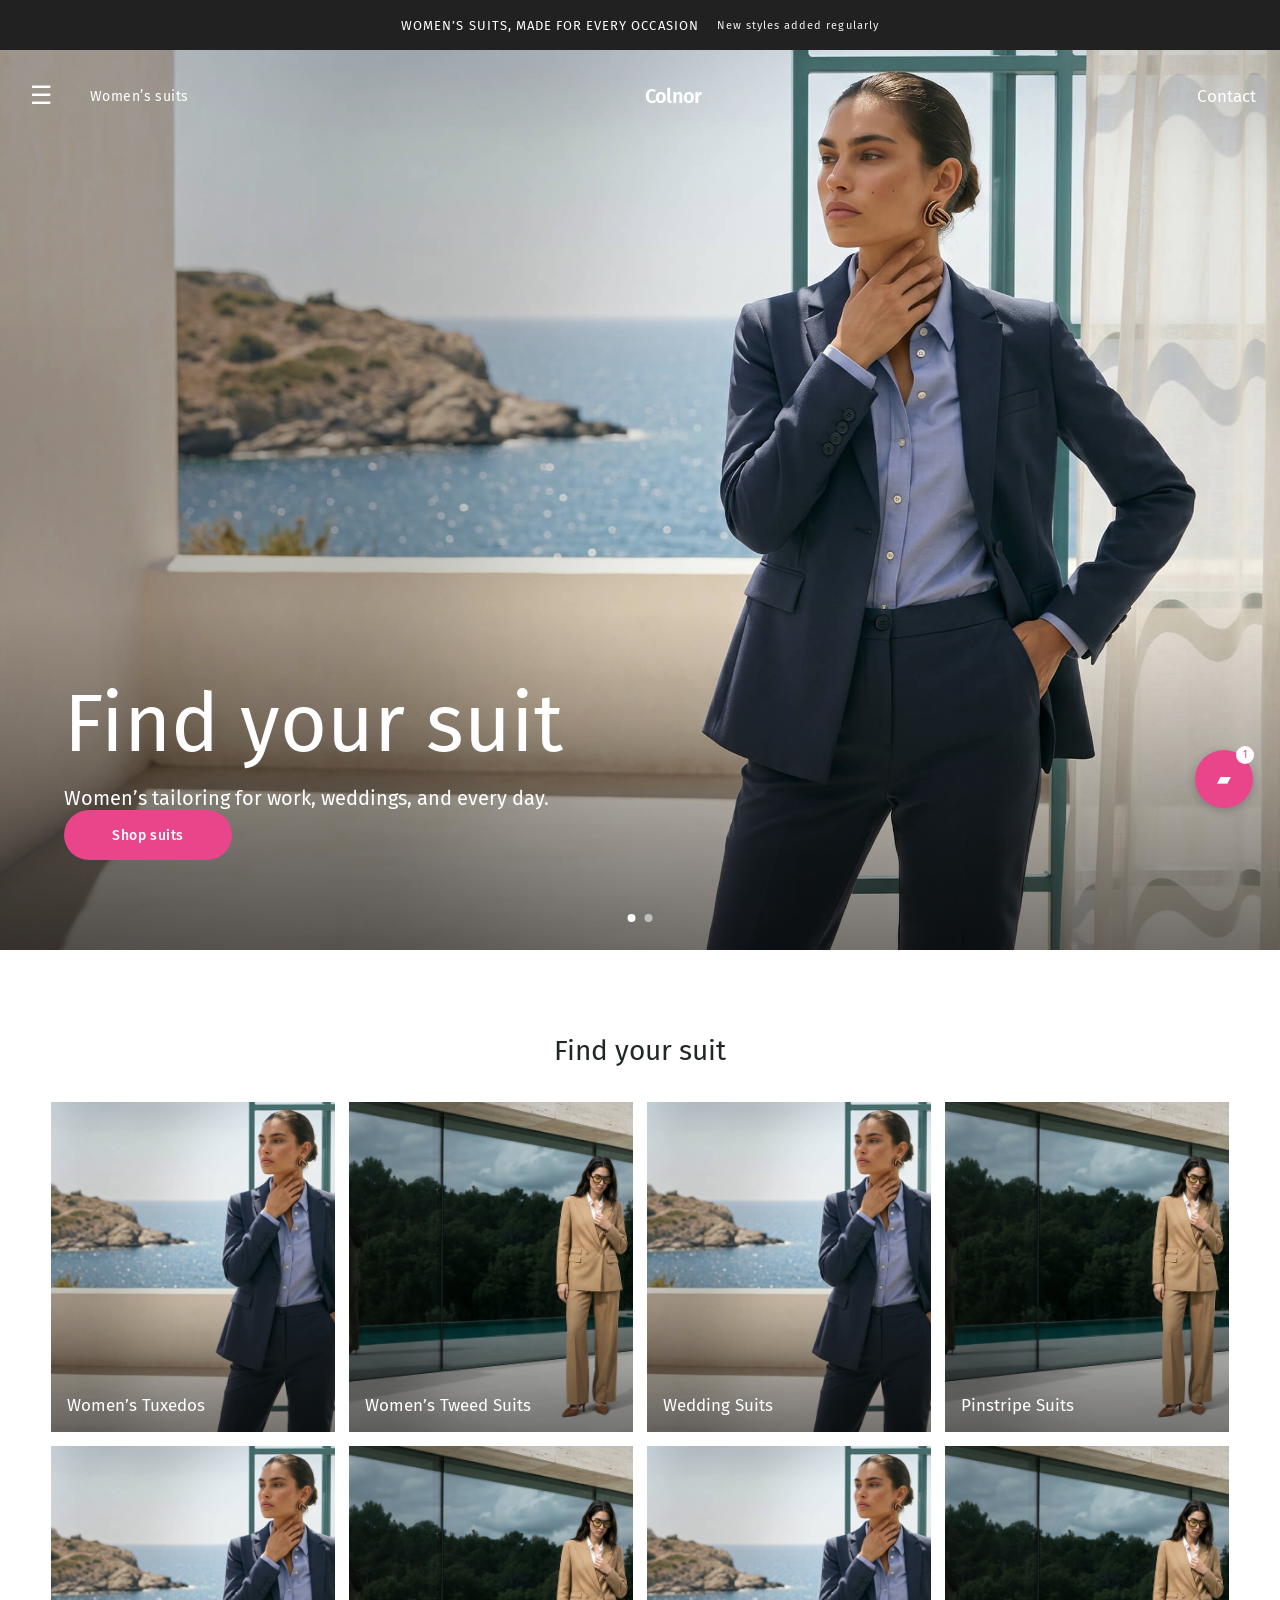
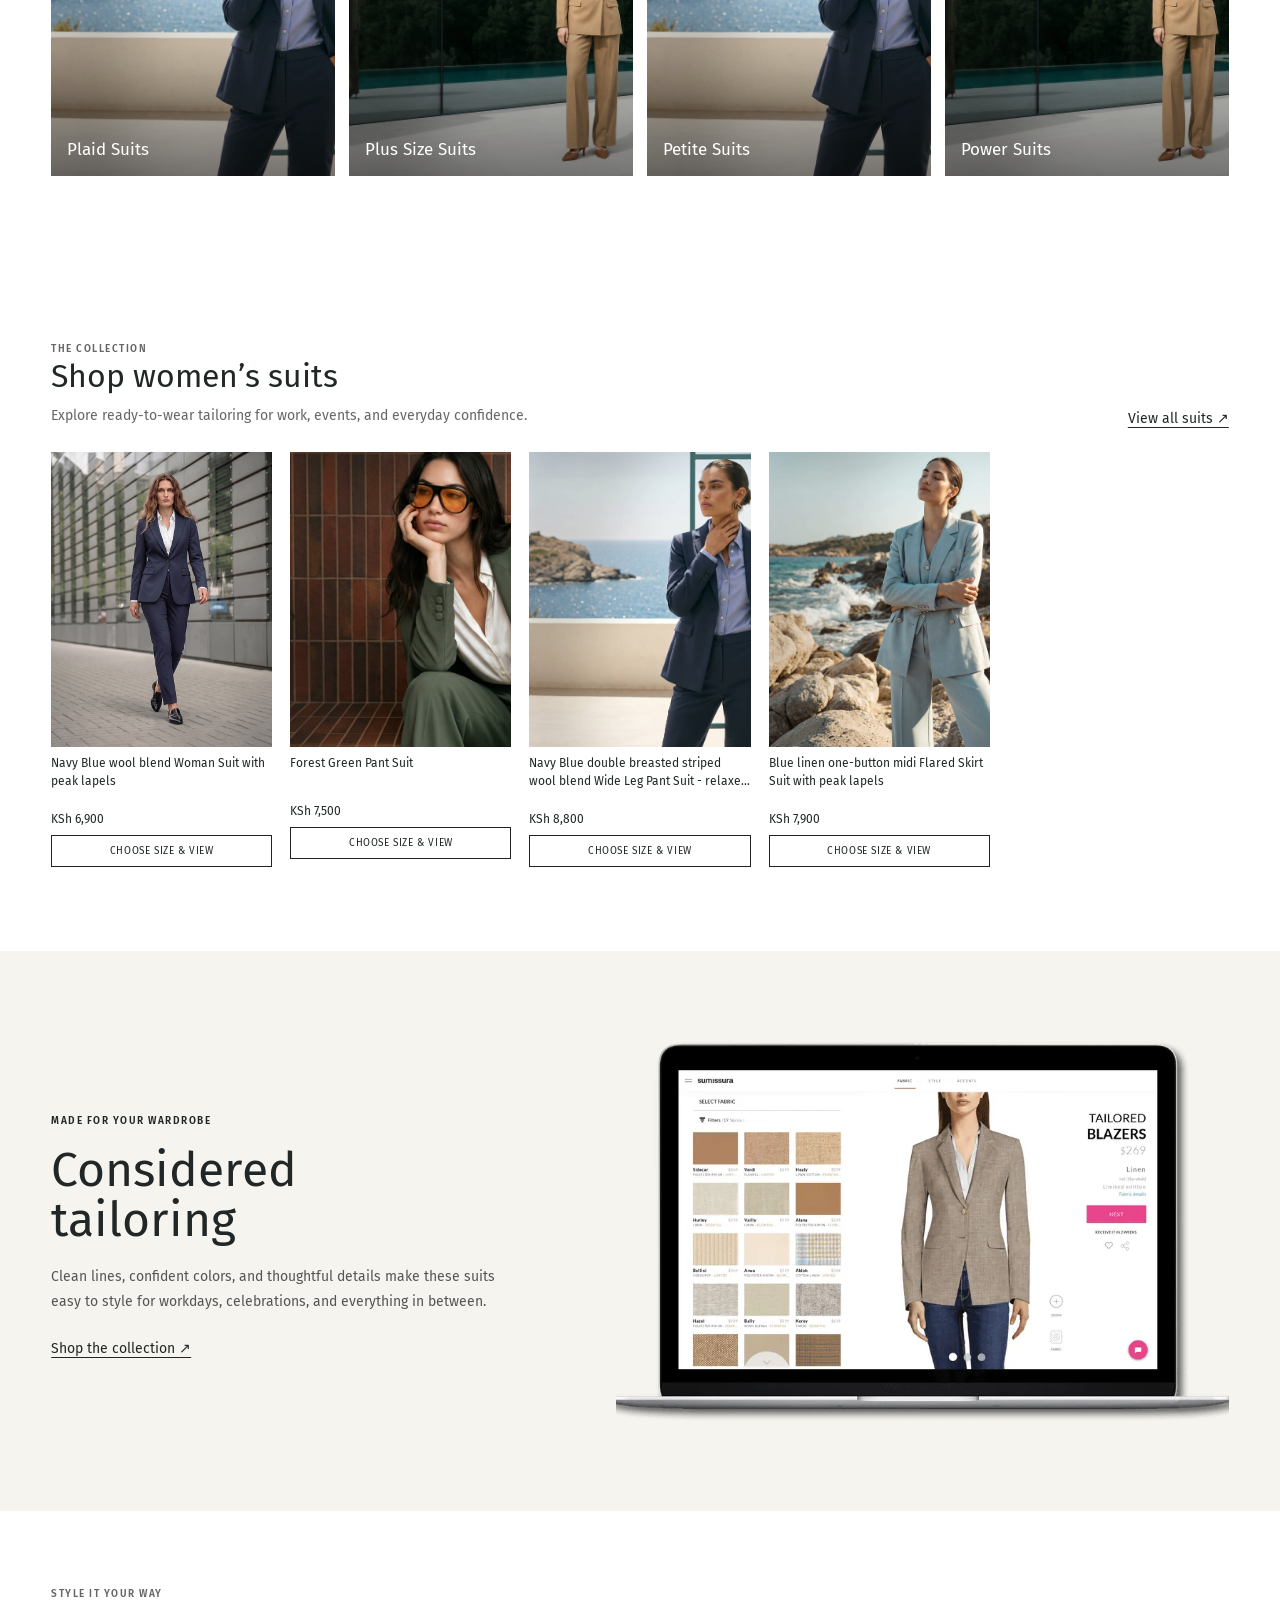
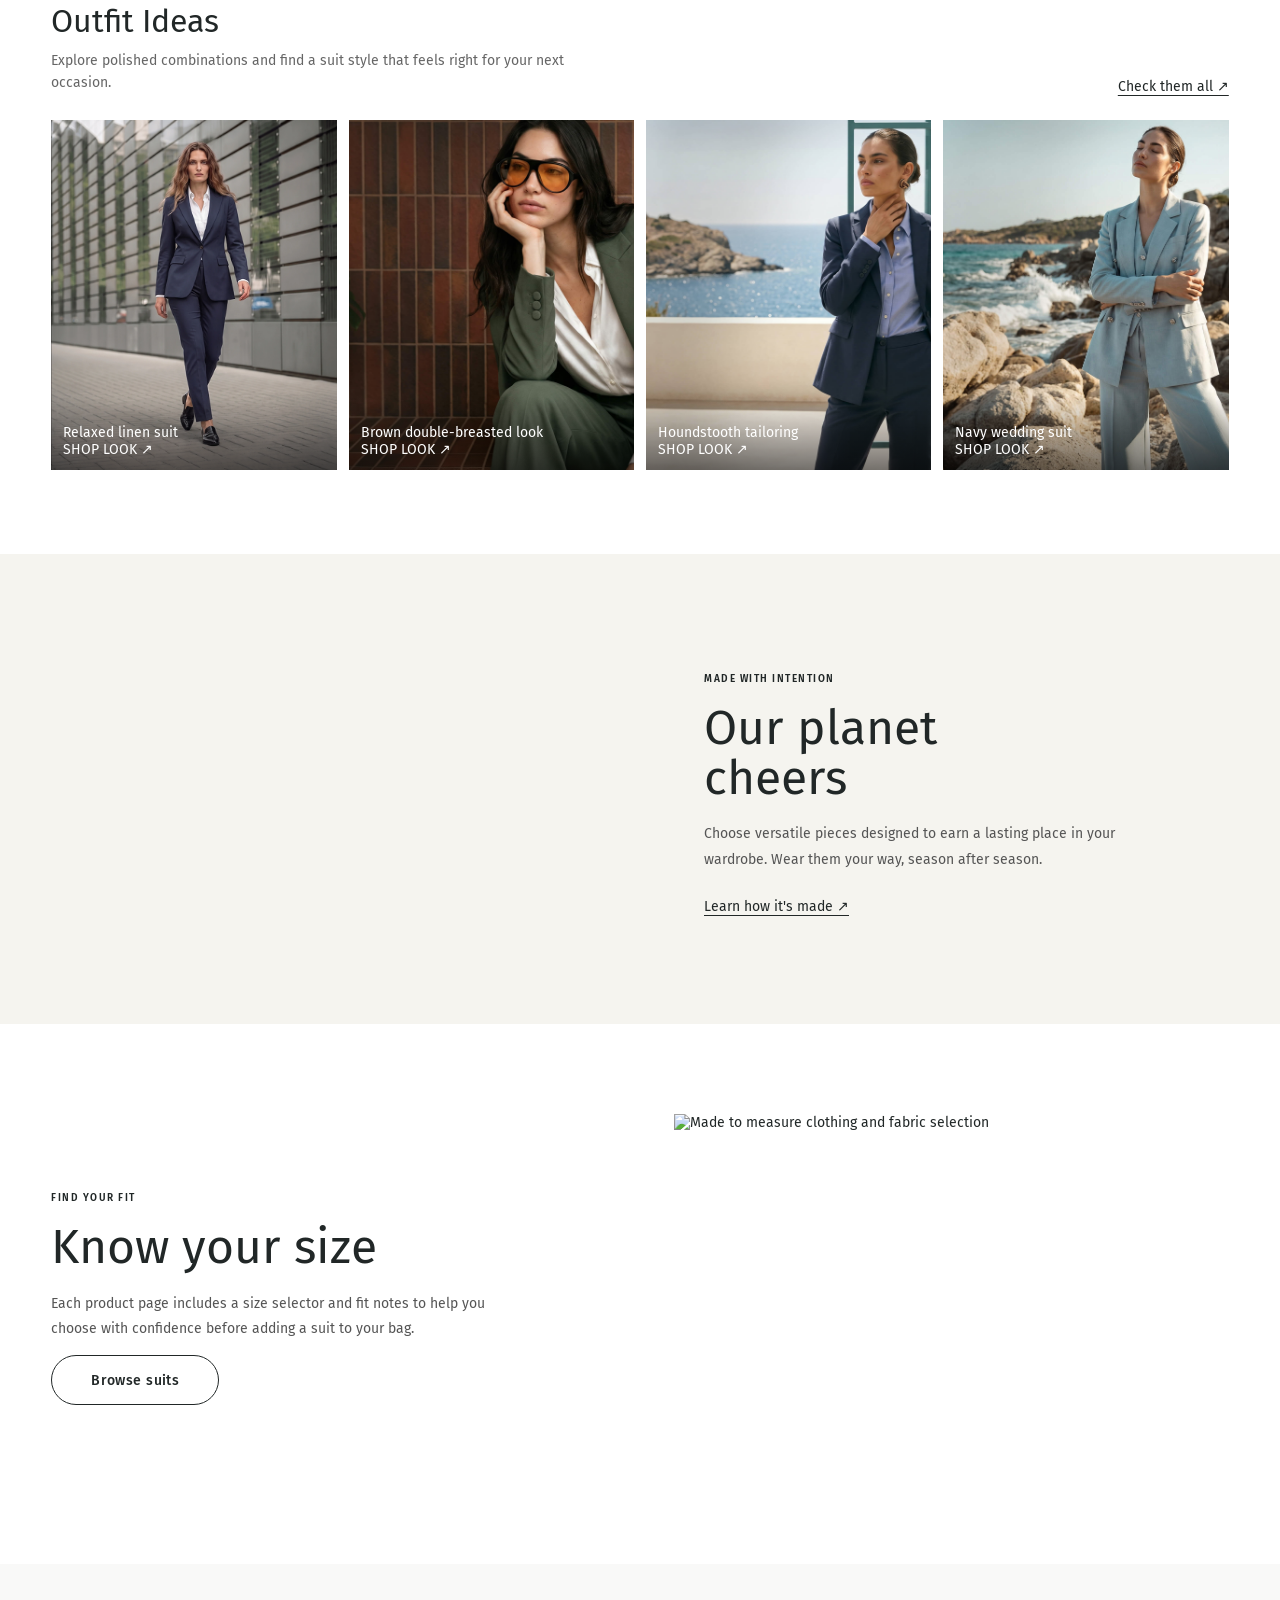
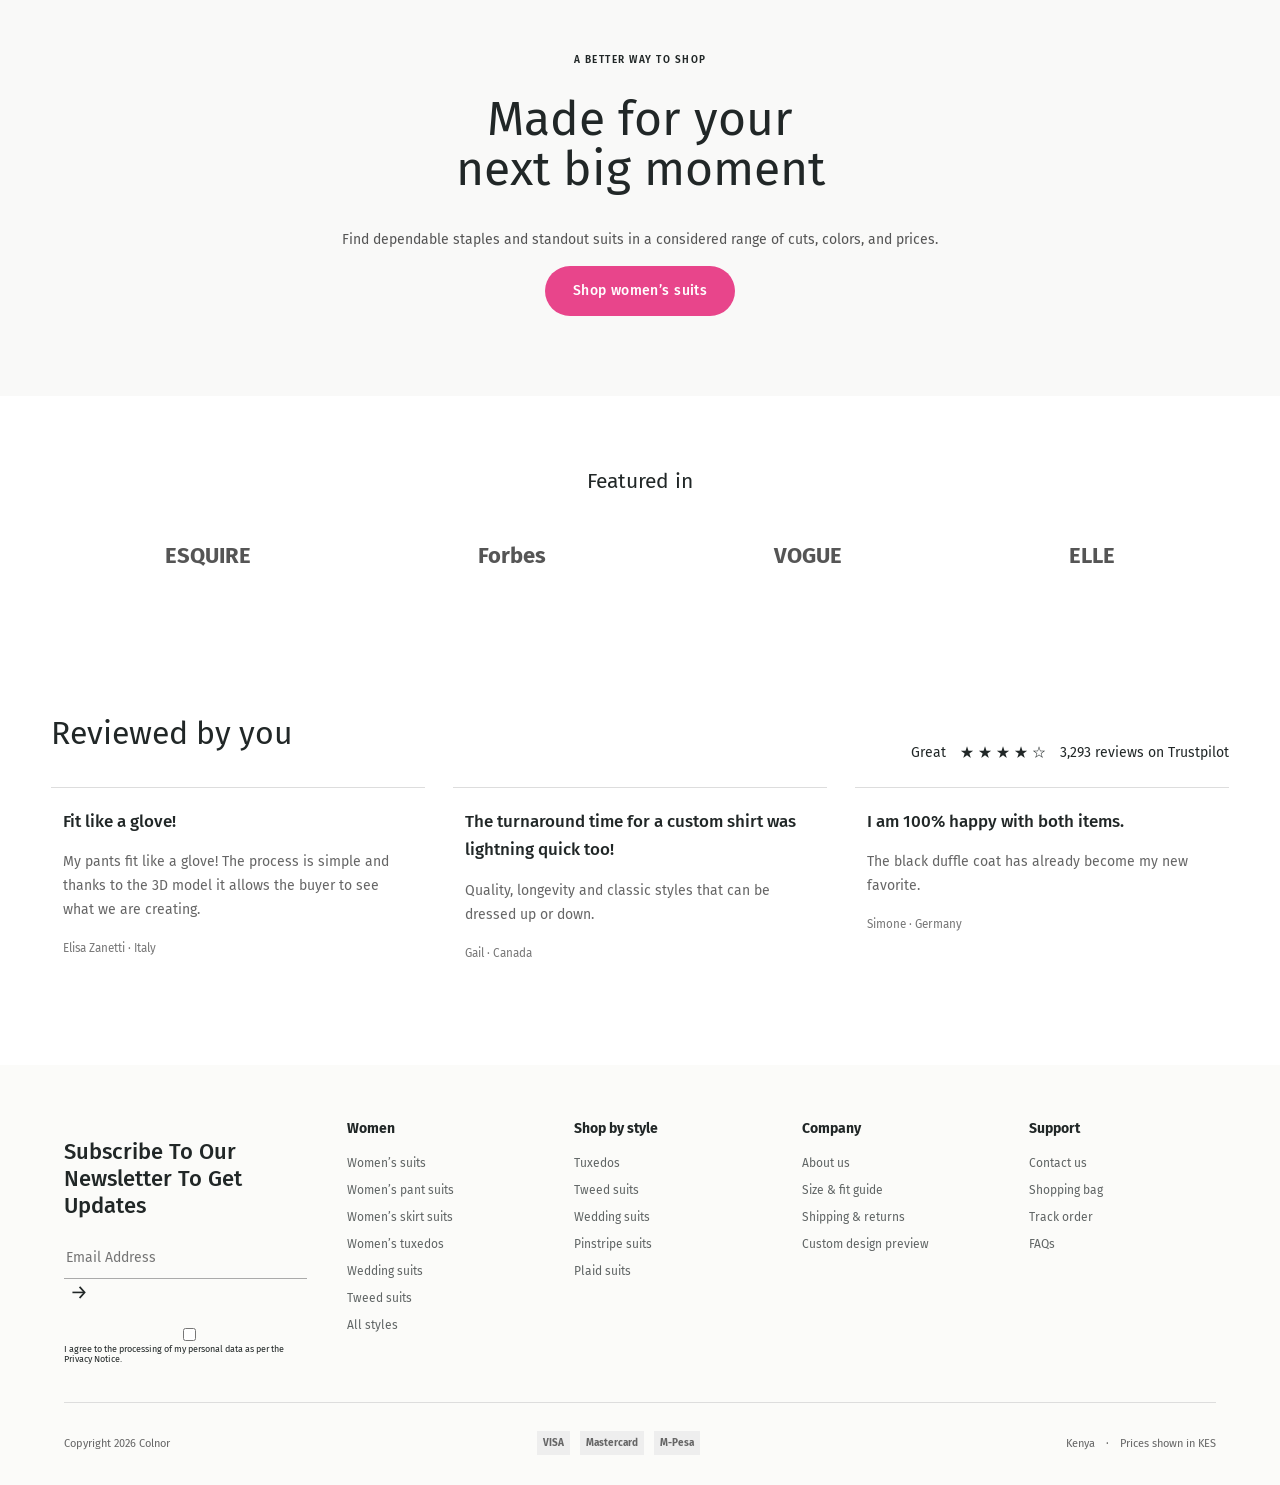
==== index.html @ 330c441e "Initial import: Colnor site" ====
<!doctype html><html lang="en"><head><meta charset="utf-8"><meta name="viewport" content="width=device-width,initial-scale=1"><meta name="theme-color" content="#fff"><title>Women’s Suits | Colnor</title><link rel="preconnect" href="https://fonts.googleapis.com"><link rel="preconnect" href="https://fonts.gstatic.com" crossorigin><link href="https://fonts.googleapis.com/css2?family=Fira+Sans:wght@300;400;500;600;700&display=swap" rel="stylesheet"><link rel="stylesheet" href="styles.css"><script defer src="app.js?v=20261013-inventory"></script></head><body class="home-page">
<div class="announcement">WOMEN’S SUITS, MADE FOR EVERY OCCASION <span>New styles added regularly</span></div>
<header class="global-header overlay-header"><button class="menu-open" aria-label="Open navigation">☰</button><nav class="quick-links"><a href="collection.html">Women’s suits</a></nav><a href="index.html" class="brand">Colnor</a><div class="header-tools"><a href="contact.html">Contact</a></div></header>

<main><section class="home-hero"><div class="home-slides" aria-label="Women’s suit collection"></div><div class="hero-shade"></div><div class="hero-copy"><h1>Find your suit</h1><h2>Women’s tailoring for work, weddings, and every day.</h2><a class="pill pink" href="collection.html#products">Shop suits</a></div><div class="hero-dots" aria-label="Choose hero image"></div></section>
<section class="home-categories wrap"><h2>Find your suit</h2><div class="category-grid" id="category-grid"></div></section><section class="looks wrap"><div class="section-title"><div><p class="eyebrow">THE COLLECTION</p><h2>Shop women’s suits</h2><p>Explore ready-to-wear tailoring for work, events, and everyday confidence.</p></div><a class="text-cta" href="collection.html#products">View all suits ↗</a></div><div class="product-grid" id="home-products-grid"></div></section>
<section class="fit-tech"><div class="wrap split"><div><p class="eyebrow">MADE FOR YOUR WARDROBE</p><h2>Considered<br>tailoring</h2><p>Clean lines, confident colors, and thoughtful details make these suits easy to style for workdays, celebrations, and everything in between.</p><a class="text-cta" href="collection.html#products">Shop the collection ↗</a></div><img src="assets/images/home/sumissura/designer/desktop.webp" alt="Online clothing design tools"></div></section>
<section class="looks wrap"><div class="section-title"><div><p class="eyebrow">STYLE IT YOUR WAY</p><h2>Outfit Ideas</h2><p>Explore polished combinations and find a suit style that feels right for your next occasion.</p></div><a class="text-cta" href="collection.html">Check them all ↗</a></div><div class="look-row" id="home-looks"></div></section>
<section class="planet"><div class="planet-image"></div><div class="planet-copy"><p class="eyebrow">MADE WITH INTENTION</p><h2>Our planet<br>cheers</h2><p>Choose versatile pieces designed to earn a lasting place in your wardrobe. Wear them your way, season after season.</p><a class="text-cta" href="collection.html">Learn how it's made ↗</a></div></section>
<section class="samples wrap"><div><p class="eyebrow">FIND YOUR FIT</p><h2>Know your size</h2><p>Each product page includes a size selector and fit notes to help you choose with confidence before adding a suit to your bag.</p><a class="pill outline" href="collection.html#products">Browse suits</a></div><img src="https://d1fufvy4xao6k9.cloudfront.net/images/home/sumissura/looks-that-last-full.jpg" alt="Made to measure clothing and fabric selection"></section>
<section class="perfect-fit"><div class="wrap"><p class="eyebrow">A BETTER WAY TO SHOP</p><h2>Made for your<br>next big moment</h2><p>Find dependable staples and standout suits in a considered range of cuts, colors, and prices.</p><a class="pill pink" href="collection.html#products">Shop women’s suits</a></div></section>
<section class="featured wrap"><h2>Featured in</h2><div class="press-logos"><b>ESQUIRE</b><b>Forbes</b><b>VOGUE</b><b>ELLE</b></div></section><section class="home-reviews wrap"><div class="section-title"><h2>Reviewed by you</h2><span>Great　★ ★ ★ ★ ☆　3,293 reviews on Trustpilot</span></div><div class="review-row"><article><b>Fit like a glove!</b><p>My pants fit like a glove! The process is simple and thanks to the 3D model it allows the buyer to see what we are creating.</p><small>Elisa Zanetti · Italy</small></article><article><b>The turnaround time for a custom shirt was lightning quick too!</b><p>Quality, longevity and classic styles that can be dressed up or down.</p><small>Gail · Canada</small></article><article><b>I am 100% happy with both items.</b><p>The black duffle coat has already become my new favorite.</p><small>Simone · Germany</small></article></div></section></main>
<footer id="footer" class="site-footer"></footer><div class="chat-bubble" data-chat>▰</div><aside class="bag-drawer" aria-hidden="true"></aside><div class="region-dialog" aria-hidden="true"></div></body></html>
---- styles.css ----
:root{--ink:#212727;--black:#212121;--pink:#e8458b;--warm:#f5f4ef;--pale:#efefef;--muted:#757b7b;--serif:Georgia,'Times New Roman',serif;--sans:'Fira Sans',Tahoma,sans-serif}*{box-sizing:border-box}html{scroll-behavior:smooth}body{margin:0;background:#fff;color:var(--ink);font-family:var(--sans);font-size:14px}a{color:inherit;text-decoration:none}button,select,input{font:inherit;color:inherit}button{cursor:pointer}img{display:block;max-width:100%}.wrap{width:min(1400px,92%);margin-inline:auto}.announcement{height:50px;background:#212121;color:#fff;display:flex;align-items:center;justify-content:center;font-size:13px;letter-spacing:.08em;position:relative;z-index:20}.announcement span{font-size:11px;margin-left:18px;color:#eee}.global-header{height:92px;position:absolute;z-index:21;top:50px;left:0;right:0;display:flex;align-items:center;gap:20px;padding:0 24px;color:#fff}.home-page .global-header{top:0;height:92px}.menu-open{border:0;background:none;color:inherit;font-size:25px;width:46px;text-align:left;flex:0 0 46px}.quick-links{display:flex;gap:30px;align-items:center;margin-left:0;flex:1}.quick-links a{font-size:14px;letter-spacing:.03em}.brand{font-size:20px;font-weight:600;letter-spacing:-.04em;text-align:center;display:flex;flex-direction:column;line-height:.9;flex:0 0 auto}.brand span{font-size:8px;letter-spacing:.27em;text-transform:uppercase;font-weight:400}.header-tools{display:flex;justify-content:flex-end;gap:22px;align-items:center;flex:1}.header-tools button,.header-tools a{background:none;border:0;color:inherit;font-size:17px;white-space:nowrap}.header-tools span{font-size:13px}.bag-open{position:relative}.bag-count{position:absolute;font-size:9px;font-style:normal;right:-7px;top:-9px;border-radius:50%;background:var(--pink);color:#fff;width:15px;height:15px;display:grid;place-items:center}.home-hero,.collection-hero{height:calc(100svh - 50px);min-height:600px;position:relative;overflow:hidden;background:#ddd}.home-hero>img,.collection-slides img{width:100%;height:100%;object-fit:cover;object-position:center 40%}.hero-shade{position:absolute;inset:0;background:linear-gradient(0deg,#0008,transparent 38%),linear-gradient(90deg,#0003,transparent 70%)}.hero-copy{position:absolute;left:5%;bottom:10%;color:white}.hero-copy h1{font-size:clamp(48px,6.3vw,82px);font-weight:400;margin:0 0 14px}.hero-copy h2{font-size:20px;font-weight:400;margin:0}.hero-dots{position:absolute;bottom:28px;left:50%;display:flex;gap:9px}.hero-dots i{width:7px;height:7px;background:#ffffff88;border-radius:50%}.hero-dots i.selected{background:#fff}.home-categories{padding-top:84px;padding-bottom:90px}.home-categories>h2{text-align:center;font-size:28px;font-weight:400;margin:0 0 35px}.category-grid{display:grid;grid-template-columns:repeat(4,1fr);gap:14px}.category-card{height:330px;position:relative;overflow:hidden;background:#eee}.category-card img{width:100%;height:100%;object-fit:cover;transition:transform .55s}.category-card:hover img{transform:scale(1.04)}.category-card:after{content:'';position:absolute;inset:45% 0 0;background:linear-gradient(transparent,#0008)}.category-card span{position:absolute;z-index:1;left:16px;bottom:16px;color:white;font-size:17px}.fit-tech{background:var(--warm);padding:90px 0}.split{display:grid;grid-template-columns:.75fr 1fr;gap:9%;align-items:center}.split img{width:100%;height:380px;object-fit:cover}.eyebrow{font-size:10px;letter-spacing:.15em;font-weight:600}.fit-tech h2,.planet h2,.samples h2,.perfect-fit h2{font-size:48px;font-weight:400;line-height:1.05;margin:18px 0}.fit-tech p:not(.eyebrow),.planet p:not(.eyebrow),.samples p:not(.eyebrow),.perfect-fit p:not(.eyebrow){line-height:1.8;color:#555;max-width:470px}.text-cta{text-decoration:underline;text-underline-offset:4px;display:inline-block;margin-top:12px}.looks{padding-top:75px;padding-bottom:84px}.section-title{display:flex;justify-content:space-between;align-items:end;gap:25px;margin-bottom:25px}.section-title h2{font-size:32px;font-weight:400;margin:0 0 10px}.section-title p{max-width:560px;color:#666;line-height:1.6;margin:0}.look-row{display:grid;grid-template-columns:repeat(4,1fr);gap:12px}.look-card{position:relative;height:350px;overflow:hidden}.look-card img{width:100%;height:100%;object-fit:cover;transition:transform .5s}.look-card:hover img{transform:scale(1.04)}.look-card span{position:absolute;bottom:0;left:0;right:0;padding:28px 12px 12px;color:#fff;background:linear-gradient(transparent,#0008)}.planet{min-height:470px;background:var(--warm);display:grid;grid-template-columns:1fr 1fr}.planet-image{background:url('https://d1fufvy4xao6k9.cloudfront.net/images/home/sumissura/environment.jpg') center/cover}.planet-copy{padding:80px 10%;align-self:center}.samples{padding-top:90px;padding-bottom:90px;display:grid;grid-template-columns:1fr 1.1fr;gap:10%;align-items:center}.samples img{height:360px;width:100%;object-fit:cover}.pill{display:inline-flex;align-items:center;justify-content:center;min-width:168px;height:50px;border:0;border-radius:40px;padding:0 28px;font-weight:500;letter-spacing:.03em;transition:filter .2s,transform .2s}.pill:hover{filter:brightness(.93);transform:translateY(-1px)}.pink{background:var(--pink);color:#fff}.dark{background:var(--ink);color:#fff}.outline{border:1px solid var(--ink);background:transparent}.perfect-fit{background:#f9f9f8;text-align:center;padding:80px 0}.perfect-fit .wrap{display:flex;flex-direction:column;align-items:center}.perfect-fit p:not(.eyebrow){max-width:600px}.featured{padding-top:55px;padding-bottom:55px;text-align:center}.featured h2{font-weight:400}.press-logos{display:flex;justify-content:space-around;align-items:center;padding:30px 0;font-size:22px;color:#555}.home-reviews,.collection-reviews{padding-top:60px;padding-bottom:80px}.review-row{display:grid;grid-template-columns:repeat(3,1fr);gap:28px}.review-row article{padding:20px 12px;border-top:1px solid #ddd;line-height:1.7}.review-row article>b{font-size:17px;font-weight:500}.review-row p{color:#666}.review-row small{color:#777}.site-footer{background:#fbfbf9;padding:55px 5% 30px;min-height:410px}.footer-top{display:grid;grid-template-columns:1.3fr repeat(4,1fr);gap:40px;border-bottom:1px solid #ddd;padding-bottom:38px}.footer-news h2{font-size:22px;font-weight:500}.footer-news input{width:100%;border:0;border-bottom:1px solid #aaa;background:none;padding:12px 2px}.footer-news button{border:0;background:none;font-size:20px}.footer-news small{font-size:9px;display:block;margin-top:20px}.footer-col{display:flex;flex-direction:column;gap:13px}.footer-col b{margin-bottom:6px}.footer-col a{font-size:12px;color:#606565}.footer-meta{display:flex;justify-content:space-between;align-items:center;padding-top:28px;font-size:11px;color:#666}.footer-payments{display:flex;gap:10px}.footer-payments b{font-size:10px;padding:6px;background:#eee}.chat-bubble{position:fixed;z-index:70;right:27px;bottom:26px;width:58px;height:58px;border-radius:50%;background:var(--pink);color:#fff;display:grid;place-items:center;font-size:18px;box-shadow:0 3px 10px #0003;cursor:pointer}.chat-bubble:after{content:'1';position:absolute;right:-1px;top:-4px;background:#fff;color:var(--pink);border-radius:50%;width:18px;height:18px;display:grid;place-items:center;font-size:10px}.mega-menu{position:fixed;z-index:90;left:0;top:0;bottom:0;width:min(900px,90vw);display:grid;grid-template-columns:315px 270px 1fr;background:white;color:var(--ink);transform:translateX(-105%);transition:transform .35s;box-shadow:4px 0 20px #0002}.mega-menu.open{transform:translateX(0)}.menu-scrim{position:fixed;z-index:85;inset:0;background:#0008;opacity:0;visibility:hidden;transition:.25s}.menu-scrim.open{opacity:1;visibility:visible}.menu-close{position:absolute;top:21px;left:24px;border:0;background:none;font-size:30px;z-index:2}.mega-primary{padding:70px 40px 30px;overflow:auto;border-right:1px solid #ddd;display:flex;flex-direction:column;gap:18px}.mega-primary>button{border:0;background:none;text-align:left;font-size:20px;padding:0;color:#252b2b}.mega-primary>button.active{font-weight:600}.mega-utilities{display:flex;flex-direction:column;gap:14px;margin-top:30px;font-size:14px}.mega-utilities b:first-letter{color:#b68b4d}.mega-submenu{background:#f5f4ef;padding:55px 28px;display:flex;flex-direction:column;gap:18px}.mega-submenu h3,.mega-tiles h3{font-size:20px;font-weight:400;margin:0 0 8px}.mega-submenu a{font-size:15px}.mega-tiles{padding:55px 20px;display:grid;grid-template-columns:1fr 1fr;gap:14px;align-content:start}.mega-tile img{width:100%;height:100px;object-fit:cover}.mega-tile span{font-size:12px}.collection-hero{height:calc(100svh - 50px);min-height:620px;color:#fff}.collection-slides{position:absolute;inset:0}.collection-slides img{position:absolute;inset:0;opacity:0;transition:opacity 1.1s}.collection-slides img.active{opacity:1}.collection-shade{position:absolute;inset:0;background:linear-gradient(90deg,#0005,transparent 52%),linear-gradient(0deg,#0006,transparent 50%)}.collection-hero-copy{position:absolute;left:5%;top:24%;max-width:520px}.collection-hero-copy h1{font-size:52px;font-weight:400;margin:0 0 5px}.from-price{font-size:25px;margin:0 0 22px}.reviews-link{font-size:14px}.hero-description{margin-top:55px}.hero-description h2{font-size:17px;font-weight:500}.hero-description p{font-size:14px;line-height:1.65}.collection-hero-copy .pill{margin-top:14px}.delivery-line{position:absolute;bottom:18px;left:3%;font-size:12px}.base-styles{position:relative;padding-top:42px;padding-bottom:45px}.base-styles h2{text-align:center;font-weight:400;font-size:25px;margin:0 0 28px}.horizontal-cards{display:flex;gap:22px;overflow:auto;scrollbar-width:none}.style-card{min-width:calc((100% - 88px)/5);font-size:13px}.style-card img{width:100%;height:450px;object-fit:cover;background:#eee}.style-card span{display:block;padding-top:10px}.round-arrow{position:absolute;right:3%;top:48%;border:0;border-radius:50%;height:56px;width:56px;background:#2227;color:white;font-size:34px}.help-choose{display:inline-block;margin-top:15px;text-decoration:underline;font-size:12px}.how-work{text-align:center;padding:55px 0 125px}.how-work h2{font-size:28px;font-weight:400;margin:0 0 115px}.how-columns{display:grid;grid-template-columns:repeat(3,1fr);gap:8%;}.how-columns article{max-width:360px;margin:auto}.how-columns b{font-size:13px}.how-columns p{line-height:1.6}.designer-promo{background:var(--warm);padding:65px 0}.promo-grid{display:grid;grid-template-columns:.8fr 1fr;gap:10%;align-items:center}.promo-grid h2{font-size:56px;line-height:.98}.promo-grid img{width:100%;height:380px;object-fit:contain}.inspiration{padding-top:75px;padding-bottom:80px}.inspo-row{display:grid;grid-template-columns:repeat(4,1fr);gap:14px}.inspo-card img{height:350px;width:100%;object-fit:cover}.inspo-card span{display:block;font-size:12px;padding-top:9px}.story{display:grid;grid-template-columns:1fr 1fr;background:var(--warm);align-items:center}.story-visual{height:570px}.story-visual img{height:100%;width:100%;object-fit:cover}.story>div+div{padding:8% 12%}.story h2{font-size:52px;font-weight:400;line-height:1}.story p{line-height:1.8}.catalog{padding-top:75px;padding-bottom:80px;text-align:center}.catalog .section-title{text-align:left}.catalog .section-title label{font-size:12px}.catalog select{padding:9px;border:1px solid #ccc;background:#fff}.product-grid{display:grid;grid-template-columns:repeat(5,minmax(0,1fr));gap:24px 18px;text-align:left}.product-card{display:block;min-width:0;font-size:12px}.product-image{position:relative;overflow:hidden;background:#eee;aspect-ratio:3/4}.product-image img{width:100%;height:100%;object-fit:cover;transition:transform .4s}.product-card:hover .product-image img{transform:scale(1.025)}.product-badge{position:absolute;top:10px;left:8px;background:#b64f3a;color:#fff;padding:4px 7px;font-size:9px}.product-info-text{padding-top:8px;line-height:1.45}.product-price{display:block;margin-top:4px}.product-card .hover-meta{opacity:0;height:0;overflow:hidden;transition:.2s;color:#777}.product-card:hover .hover-meta{opacity:1;height:18px}.boss{padding:85px 0;background:#f7f6f3;text-align:center}.boss h2{font-size:42px;font-weight:400}.boss>div>p{max-width:600px;margin:0 auto}.benefits{display:grid;grid-template-columns:repeat(3,1fr);gap:25px;margin-top:60px;text-align:left}.benefits article{display:flex;flex-direction:column;gap:10px;padding:20px;border-top:1px solid #ccc}.blog-strip{padding-top:65px;padding-bottom:65px}.blog-strip h2{font-weight:400}.blog-strip>div{display:grid;grid-template-columns:repeat(3,1fr);gap:15px}.blog-strip a{padding:28px 12px;border-bottom:1px solid #aaa}.faq-wrap{background:#f5f4ef;padding:60px 0 100px}.faq-layout{display:grid;grid-template-columns:.7fr 1fr;gap:10%}.faq-layout h2{font-size:32px;font-weight:400}.faq-layout>div:first-child p{line-height:1.7;color:#666}.faq-row{border-top:1px solid #d1d0cb}.faq-row:last-child{border-bottom:1px solid #d1d0cb}.faq-row summary{list-style:none;cursor:pointer;padding:17px 28px 17px 0;position:relative;font-size:14px}.faq-row summary::-webkit-details-marker{display:none}.faq-row summary:after{content:'+';position:absolute;right:0;font-size:22px;top:9px}.faq-row[open] summary:after{content:'−'}.faq-row p{color:#666;line-height:1.7;padding-right:20px}.sticky-design{position:fixed;z-index:55;left:3%;right:3%;bottom:30px;height:60px;background:#fff;box-shadow:0 5px 18px #0002;border-radius:8px;display:flex;align-items:center;padding-left:22px}.sticky-brand{font-size:16px;font-weight:700;margin-right:auto}.sticky-brand span{font-weight:400;font-size:10px;margin-left:2px}.sticky-design>b{margin-right:4%;font-size:16px}.sticky-design .pink{border-radius:0 5px 5px 0;height:60px;min-width:180px;font-size:14px}.detail-header{height:64px;display:grid;grid-template-columns:1fr auto 1fr;align-items:center;padding:0 18px;background:#fff;position:sticky;z-index:30;top:0}.detail-header .brand{color:#212121}.product-detail{display:grid;grid-template-columns:1fr .94fr;gap:4%;padding-top:16px;align-items:start}.gallery-main{height:min(700px,80vh);background:#efefef;position:relative}.gallery-main img{width:100%;height:100%;object-fit:contain}.gallery-prev,.gallery-next{position:absolute;top:50%;transform:translateY(-50%);height:44px;width:44px;border:0;border-radius:50%;background:#fff;font-size:24px}.gallery-prev{left:14px}.gallery-next{right:14px}.gallery-thumbs{display:flex;gap:9px;padding-top:10px;overflow:auto}.gallery-thumbs img{width:67px;height:82px;object-fit:cover;cursor:pointer;border:1px solid transparent}.gallery-thumbs img.selected{border-color:#222}.breadcrumbs{font-size:12px;color:#727777;margin:48px 0 20px}.product-title-price{display:grid;grid-template-columns:1fr auto;gap:12px}.product-title-price h1{font-size:20px;line-height:1.15;margin:0;font-weight:600;color:#111}.product-title-price>p{font-size:20px;margin:0;text-align:right}.product-title-price small{display:block;font-size:11px}.rating-line{display:flex;align-items:center;gap:8px;margin-top:20px;color:#666}.rating-line a{text-decoration:none}.rating-line button{border:0;background:none;font-size:21px;margin-left:auto}.rating-line .wishlist{margin-left:0}.free-shipping{margin:22px 0}.product-info hr{border:0;border-top:1px solid #ddd}.detail-option{font-size:14px;margin:18px 0}.color-swatches{display:flex;gap:10px;margin-top:18px}.color-swatches button{width:34px;height:34px;border:0;border-radius:50%;background:var(--swatch)}.color-swatches button.selected{outline:2px solid #333;outline-offset:3px}.detail-option a{text-decoration:underline}.detail-actions{display:flex;gap:10px;margin-top:40px}.detail-actions .pill{flex:1}.trust-icons{display:flex;justify-content:space-around;text-align:center;font-size:10px;margin-top:45px;color:#888}.product-story{padding:80px 0}.product-story h2{font-weight:400}.product-gallery-grid{display:grid;grid-template-columns:repeat(3,1fr);gap:12px}.product-gallery-grid img{width:100%;height:270px;object-fit:cover}.product-recommend{padding-bottom:80px}.designer-header{position:relative;grid-template-columns:1fr auto 1fr}.designer-exit{justify-self:start}.designer-workspace{height:calc(100svh - 145px);min-height:530px;display:grid;grid-template-columns:30% 70%;overflow:hidden}.designer-options{overflow:auto;position:relative;background:#fff}.designer-stage-nav{position:sticky;top:0;z-index:3;background:#fff;display:flex;gap:0;border-bottom:1px solid #eee}.designer-stage-nav button{width:33.33%;border:0;background:#fff;padding:17px 4px;font-size:11px;color:#9a9a9a;letter-spacing:.08em}.designer-stage-nav button.selected{color:#212121;border-bottom:2px solid var(--pink)}.designer-panel{padding:12px 22px 90px}.fabric-toolbar{display:flex;align-items:center;justify-content:space-between;margin-bottom:10px}.fabric-search{height:38px;border:1px solid #ddd;padding:0 10px;display:flex;align-items:center;gap:8px}.fabric-search input{border:0;outline:0;width:100%;font-size:12px}.filter-groups details{border-top:1px solid #e5e5e5}.filter-groups summary{cursor:pointer;padding:12px 2px;font-size:12px;list-style:none}.filter-groups summary:after{content:'+';float:right}.filter-groups details[open] summary:after{content:'−'}.filter-chips{display:flex;flex-wrap:wrap;gap:7px;padding:4px 0 12px}.filter-chips button{border:1px solid #ddd;background:#fff;border-radius:20px;padding:6px 9px;font-size:10px}.filter-chips button.selected{border-color:#222;background:#222;color:#fff}.fabric-results{display:grid;grid-template-columns:repeat(2,1fr);gap:10px;margin-top:10px}.fabric-card{border:0;background:none;text-align:left;padding:0;cursor:pointer}.fabric-card .swatch{height:110px;width:100%;display:block;background:var(--fabric);background-image:var(--texture);background-blend-mode:overlay}.fabric-card.selected .swatch{outline:2px solid #222;outline-offset:2px}.fabric-card b{display:block;font-size:12px;margin-top:6px;font-weight:500}.fabric-card small{font-size:10px;color:#777}.choice-section{border-top:1px solid #eee;padding:17px 0}.choice-section h3{font-size:14px;font-weight:500;margin:0 0 12px}.choice-grid{display:grid;grid-template-columns:repeat(2,1fr);gap:12px}.choice-tile{min-height:108px;border:1px solid #eee;background:#fff;display:flex;flex-direction:column;align-items:center;justify-content:center;gap:5px;padding:10px}.choice-tile.selected{border-color:#222}.choice-tile span:first-child{font-size:27px}.choice-tile small{color:#888}.garment-stage{position:relative;background:#f6f5f2;overflow:hidden}.garment-toolbar{position:absolute;z-index:2;top:16px;left:16px;right:20px;display:flex;justify-content:space-between}.garment-toolbar button{border:0;background:none;font-size:20px;margin-left:12px}.garment-preview{position:absolute;inset:0 0 68px;display:flex;justify-content:center;align-items:center;overflow:hidden}.garment-preview img{position:absolute;height:min(96%,760px);width:auto;max-width:90%;object-fit:contain}.garment-tabs{position:absolute;bottom:0;height:70px;left:0;right:0;display:flex;justify-content:center;gap:65px;align-items:center;background:linear-gradient(transparent,#f6f5f2 25%)}.garment-tabs button{display:flex;flex-direction:column;align-items:center;gap:4px;border:0;background:none;font-size:21px}.garment-tabs span{font-size:10px;letter-spacing:.05em}.designer-checkout{height:81px;position:fixed;z-index:25;bottom:0;left:0;right:0;background:#fff;box-shadow:0 -2px 12px #0001;display:flex;align-items:center;justify-content:space-between;padding:0 24px 0 34%;}.designer-checkout>div{display:flex;flex-direction:column;gap:3px}.designer-checkout b{font-size:18px;font-weight:400}.designer-checkout strong{font-size:20px;font-weight:400}.designer-checkout small{font-size:11px;color:#888}.designer-checkout .pill{min-width:185px;font-size:18px}.designer-modal{position:fixed;inset:0;z-index:100;background:#0006;display:none;place-items:center}.designer-modal.open{display:grid}.modal-card{background:white;width:min(520px,92vw);max-height:85vh;overflow:auto;padding:28px;position:relative}.modal-card h2{font-weight:400}.modal-close{position:absolute;right:16px;top:10px;border:0;background:none;font-size:26px}.measurement-grid{display:grid;grid-template-columns:1fr 1fr;gap:12px}.measurement-grid label{font-size:12px}.measurement-grid input{display:block;margin-top:5px;width:100%;height:42px;border:1px solid #ccc;padding:8px}.cart-main{padding-top:35px;padding-bottom:100px}.cart-main h1{font-size:28px;font-weight:400}.cart-promo{height:62px;background:#eee;display:flex;align-items:center;padding:0 30px;gap:5px;margin:25px 0}.cart-promo span{margin-left:auto}.cart-layout{display:grid;grid-template-columns:2fr .9fr;gap:40px}.cart-item{display:grid;grid-template-columns:130px 1fr auto;gap:18px;background:#fff;padding:18px;margin-bottom:20px;border-radius:10px;box-shadow:0 2px 12px #0001}.cart-item img{width:120px;height:150px;object-fit:cover}.cart-item h3{font-weight:400}.cart-item button{border:0;background:none;text-decoration:underline}.cart-summary{padding:0 12px}.green{color:#339c54}.cart-summary>small{color:#777}.summary-line,.summary-total{display:flex;justify-content:space-between;margin:20px 0}.summary-total{font-size:20px}.summary-total small{font-size:11px}.cart-summary>.pill{width:100%}.checkout-note{font-size:11px;color:#777;line-height:1.6}.bag-drawer{position:fixed;inset:0;z-index:110;visibility:hidden;pointer-events:none}.bag-drawer.open{visibility:visible;pointer-events:auto}.bag-drawer:before{content:'';position:absolute;inset:0;background:#0007;opacity:0;transition:.25s}.bag-drawer.open:before{opacity:1}.bag-panel{position:absolute;right:0;top:0;bottom:0;width:min(480px,92vw);background:white;padding:35px 28px;transform:translateX(100%);transition:.3s;overflow:auto}.bag-drawer.open .bag-panel{transform:translateX(0)}.bag-panel h2{font-weight:400}.bag-close{position:absolute;right:20px;top:14px;border:0;background:none;font-size:27px}.bag-panel .cart-item{grid-template-columns:84px 1fr auto;padding:10px;box-shadow:none;border-bottom:1px solid #ddd}.bag-panel .cart-item img{width:74px;height:96px}.bag-total{display:flex;justify-content:space-between;border-top:1px solid #ddd;padding-top:18px}.bag-panel>.pill{width:100%;margin-top:15px}.region-dialog{position:fixed;inset:0;background:#0006;z-index:120;display:none;place-items:center}.region-dialog.open{display:grid}.region-card{background:#fff;width:min(500px,90vw);padding:35px;position:relative}.region-card select{width:100%;padding:12px;margin:10px 0}.detail-page .chat-bubble,.home-page .chat-bubble,.collection-page .chat-bubble{bottom:92px}
@media(max-width:900px){.quick-links{gap:14px}.header-tools{gap:12px}.category-grid{grid-template-columns:repeat(3,1fr)}.style-card{min-width:calc((100% - 44px)/3)}.product-grid{grid-template-columns:repeat(3,1fr)}.footer-top{grid-template-columns:repeat(3,1fr)}.designer-workspace{grid-template-columns:36% 64%}.designer-checkout{padding-left:38%}}
@media(max-width:650px){.announcement{height:34px;font-size:11px}.announcement span{display:none}.global-header,.home-page .global-header{top:34px;height:62px;padding:0 12px;grid-template-columns:42px 1fr 100px}.quick-links{display:none}.brand{font-size:17px}.header-tools{gap:8px}.header-tools button,.header-tools a{font-size:14px}.header-tools span{display:none}.home-hero,.collection-hero{height:calc(100svh - 34px);min-height:570px}.hero-copy{left:6%;bottom:12%}.hero-copy h1{font-size:46px}.hero-copy h2{font-size:16px}.wrap{width:92%}.home-categories{padding-top:48px;padding-bottom:55px}.category-grid{grid-template-columns:repeat(2,1fr);gap:8px}.category-card{height:245px}.category-card span{font-size:14px}.fit-tech{padding:50px 0}.split,.samples{grid-template-columns:1fr;gap:25px}.split img,.samples img{height:280px}.fit-tech h2,.planet h2,.samples h2{font-size:38px}.looks{padding-top:50px;padding-bottom:55px}.section-title{align-items:flex-start;flex-direction:column}.section-title h2{font-size:26px}.look-row{grid-template-columns:repeat(2,1fr);gap:8px}.look-card{height:255px}.planet{grid-template-columns:1fr}.planet-image{height:250px}.planet-copy{padding:35px 6%}.samples{padding-top:50px;padding-bottom:50px}.perfect-fit{padding:52px 0}.press-logos{flex-wrap:wrap;gap:25px}.review-row{grid-template-columns:1fr;gap:4px}.site-footer{padding:34px 5% 85px}.footer-top{grid-template-columns:1fr 1fr;gap:28px 18px}.footer-news{grid-column:1/-1}.footer-meta{flex-direction:column;align-items:flex-start;gap:15px}.mega-menu{width:90vw;grid-template-columns:1fr}.mega-primary{padding:65px 25px 25px}.mega-submenu,.mega-tiles{display:none}.collection-hero{min-height:650px}.collection-hero-copy{top:27%;left:6%;right:6%}.collection-hero-copy h1{font-size:38px}.from-price{font-size:21px}.hero-description{margin-top:38px}.hero-description p{max-width:380px}.delivery-line{font-size:10px}.base-styles{padding-top:32px}.style-card{min-width:68%}.style-card img{height:390px}.round-arrow{right:3%;height:42px;width:42px;font-size:27px}.how-work{padding:43px 0 62px}.how-work h2{margin-bottom:36px}.how-columns{grid-template-columns:1fr;gap:23px}.promo-grid,.faq-layout{grid-template-columns:1fr;gap:25px}.promo-grid h2{font-size:40px}.promo-grid img{height:240px}.inspiration{padding-top:48px;padding-bottom:50px}.inspo-row{grid-template-columns:repeat(2,1fr)}.inspo-card img{height:250px}.story{grid-template-columns:1fr}.story-visual{height:340px}.story>div+div{padding:35px 7%}.story h2{font-size:40px}.product-grid{grid-template-columns:repeat(2,minmax(0,1fr));gap:18px 9px}.product-card{font-size:10px}.catalog{padding-top:45px;padding-bottom:50px}.catalog .section-title{flex-direction:row;align-items:center}.catalog .section-title h2{font-size:24px}.boss{padding:55px 0}.boss h2{font-size:30px}.benefits{grid-template-columns:1fr;gap:6px;margin-top:25px}.blog-strip>div{grid-template-columns:1fr}.faq-layout h2{font-size:28px}.sticky-design{left:0;right:0;bottom:0;border-radius:0;height:58px;padding-left:12px}.sticky-brand{display:none}.sticky-design>b{font-size:12px;margin-right:auto}.sticky-design .pink{height:58px;min-width:140px}.detail-header{height:58px;padding:0 10px}.product-detail{grid-template-columns:1fr;width:100%;padding-top:0}.gallery-main{height:72vh;min-height:430px}.gallery-thumbs{padding:8px 12px}.product-info{padding:8px 18px 35px}.breadcrumbs{margin:22px 0 16px}.product-title-price h1{font-size:19px}.product-story{padding:45px 0}.product-gallery-grid{grid-template-columns:1fr 1fr}.product-gallery-grid img:last-child{display:none}.designer-header{grid-template-columns:1fr auto 1fr}.designer-header .designer-exit{display:none}.designer-workspace{height:auto;min-height:0;display:flex;flex-direction:column-reverse;overflow:visible}.garment-stage{height:57vh;min-height:360px}.designer-options{overflow:visible}.designer-panel{padding:10px 14px 100px}.designer-stage-nav{position:static}.designer-stage-nav button{padding:12px 2px}.garment-preview{inset:0 0 58px}.garment-preview img{height:96%;max-width:95%}.garment-tabs{height:60px;gap:44px}.designer-checkout{height:65px;padding:0 10px}.designer-checkout>div{margin-right:8px}.designer-checkout b{font-size:12px}.designer-checkout strong{font-size:15px}.designer-checkout small{font-size:8px}.designer-checkout .pill{min-width:120px;height:46px;font-size:15px}.cart-main{padding-top:20px}.cart-main h1{font-size:24px}.cart-promo{padding:0 10px;font-size:11px}.cart-layout{grid-template-columns:1fr;gap:15px}.cart-item{grid-template-columns:80px 1fr auto;gap:10px;padding:10px}.cart-item img{height:110px;width:75px}.bag-panel{padding:30px 16px}}

/* Header stack: the announcement sits above the transparent, sticky navigation. */
.announcement{position:relative;top:auto;z-index:32}
.global-header,.home-page .global-header{position:sticky;top:0;left:auto;right:auto;margin-bottom:-92px;background:transparent;transition:background .25s,color .25s,box-shadow .25s}
.global-header.header-scrolled{background:#fff;color:#212121;box-shadow:0 2px 12px #00000012}
.home-hero,.collection-hero{height:100svh;min-height:600px}
.home-hero{margin-top:0}
.home-slides{position:absolute;inset:0}
.home-slides img{position:absolute;inset:0;width:100%;height:100%;object-fit:cover;object-position:center 35%;opacity:0;transition:opacity 1s}
.home-slides img.active{opacity:1}
.hero-dots{z-index:2;transform:translateX(-50%)}
.hero-dots button{width:8px;height:8px;border:0;border-radius:50%;padding:0;background:#ffffff88}
.hero-dots button.selected{background:#fff}
.home-hero .hero-copy{z-index:2}
.collection-hero{margin-top:0}
.home-page .global-header{top:0}
.header-scrolled .brand,.header-scrolled .header-tools button,.header-scrolled .header-tools a{color:#212121}
.announcement{background:#212121}
.size-picker,.quantity-picker{height:42px;border:1px solid #cfcfcf;background:#fff;padding:0 10px;min-width:94px}
.detail-option.select-row{display:flex;align-items:center;gap:12px;flex-wrap:wrap}
.catalog-filter-note{margin:-8px 0 22px;color:#686868;text-align:left}
.product-card .quick-add{display:block;margin-top:9px;border:1px solid #222;background:#fff;padding:9px 10px;width:100%;font-size:10px;text-align:center;letter-spacing:.06em;text-transform:uppercase;transition:background .2s,color .2s}
.product-card:hover .quick-add{background:#212121;color:#fff}
.checkout-page{padding:42px 0 90px}
.checkout-grid{display:grid;grid-template-columns:minmax(0,1fr) 380px;gap:36px;align-items:start}
.checkout-form,.checkout-summary{border:1px solid #e1e1de;background:#fff;padding:26px}
.checkout-form h2,.checkout-summary h2{font-size:21px;font-weight:500;margin:0 0 20px}
.checkout-form fieldset{border:0;border-top:1px solid #ddd;padding:20px 0;margin:0}
.checkout-form legend{font-size:15px;font-weight:600;padding:0 12px 0 0}
.checkout-input-grid{display:grid;grid-template-columns:1fr 1fr;gap:13px}
.checkout-input-grid label,.checkout-card-fields label{display:flex;flex-direction:column;gap:6px;font-size:12px;color:#555}
.checkout-input-grid label.wide{grid-column:1/-1}
.checkout-input-grid input,.checkout-card-fields input{height:43px;border:1px solid #d4d4d4;padding:0 11px;background:#fff}
.checkout-pay-choice{display:flex;align-items:flex-start;gap:12px;border:1px solid #ddd;padding:15px;margin:10px 0;cursor:pointer}
.checkout-pay-choice:has(input:checked){border-color:#222}
.checkout-pay-choice b{display:block;margin-bottom:4px}
.checkout-pay-choice small{display:block;color:#6b6b6b;line-height:1.5}
.checkout-card-fields{display:grid;grid-template-columns:1fr 1fr;gap:12px;padding:6px 0 14px 27px}
.checkout-card-fields label:first-child{grid-column:1/-1}
.checkout-submit{width:100%;margin-top:8px}
.checkout-demo-note{font-size:11px;line-height:1.6;color:#777;text-align:center}
.checkout-summary{position:sticky;top:155px;background:#f8f7f4}
.checkout-line{display:grid;grid-template-columns:60px 1fr auto;gap:12px;padding:14px 0;border-bottom:1px solid #ddd;align-items:center;font-size:12px}
.checkout-line img{width:60px;height:76px;object-fit:cover}
.checkout-total{display:flex;justify-content:space-between;border-top:1px solid #aaa;margin-top:18px;padding-top:18px;font-size:18px}
.checkout-success{max-width:620px;margin:60px auto;padding:44px 30px;text-align:center;background:#f8f7f4}
.checkout-success h1{font-weight:400;font-size:36px}
@media(max-width:650px){.global-header,.home-page .global-header{top:0;height:62px;margin-bottom:-62px;padding:0 12px}.home-hero,.collection-hero{height:100svh;min-height:570px}.checkout-page{padding:24px 0 60px}.checkout-grid{grid-template-columns:1fr;gap:16px}.checkout-form,.checkout-summary{padding:18px}.checkout-summary{position:static}.checkout-input-grid{grid-template-columns:1fr}.checkout-input-grid label.wide{grid-column:auto}.checkout-card-fields{padding-left:0}}


.home-slides{z-index:0}.home-hero .hero-shade{z-index:1}.home-slides img{opacity:1}.home-slides img:not(.active){opacity:0}

.info-page{padding:70px 0 100px;min-height:65vh}.info-page h1{font-size:clamp(38px,5vw,64px);font-weight:400;max-width:820px}.info-page .lead{font-size:19px;line-height:1.8;max-width:760px;color:#555}.info-page p{line-height:1.8;max-width:760px;color:#555}.info-page form{display:grid;gap:18px;max-width:650px;margin-top:35px}.info-page label{display:grid;gap:8px}.info-page input,.info-page textarea,.info-page select{border:1px solid #bbb;padding:14px;background:#fff}.info-page textarea{min-height:150px;resize:vertical}.form-success,.track-result{padding:24px;background:var(--warm);margin-top:28px;line-height:1.7}.size-guide{padding-top:70px;padding-bottom:70px}.size-guide table{border-collapse:collapse;width:min(800px,100%);margin-top:24px}.size-guide th,.size-guide td{text-align:left;border-bottom:1px solid #ddd;padding:14px}.info-kicker{letter-spacing:.15em;font-size:11px;font-weight:600}.

@media(max-width:650px){.global-header .menu-open{width:28px;flex:0 0 28px;font-size:22px}.global-header .quick-links{display:flex;flex:1 1 auto;gap:0;margin-left:0}.global-header .quick-links a{font-size:11px;white-space:nowrap}.global-header .brand{position:absolute;left:50%;transform:translateX(-50%);font-size:16px}.global-header .header-tools{flex:0 0 auto;margin-left:auto;gap:0}.global-header .header-tools a{font-size:12px}}

.product-grid{align-items:stretch}.product-card{display:flex;flex-direction:column;height:100%}.product-info-text{display:-webkit-box;-webkit-box-orient:vertical;-webkit-line-clamp:2;min-height:2.9em;overflow:hidden;line-height:1.45}.product-card .hover-meta{display:block;height:18px;min-height:18px;opacity:0;overflow:hidden;transition:opacity .2s;color:#777}.product-card:hover .hover-meta{height:18px;opacity:1}.product-card .quick-add{margin-top:9px}
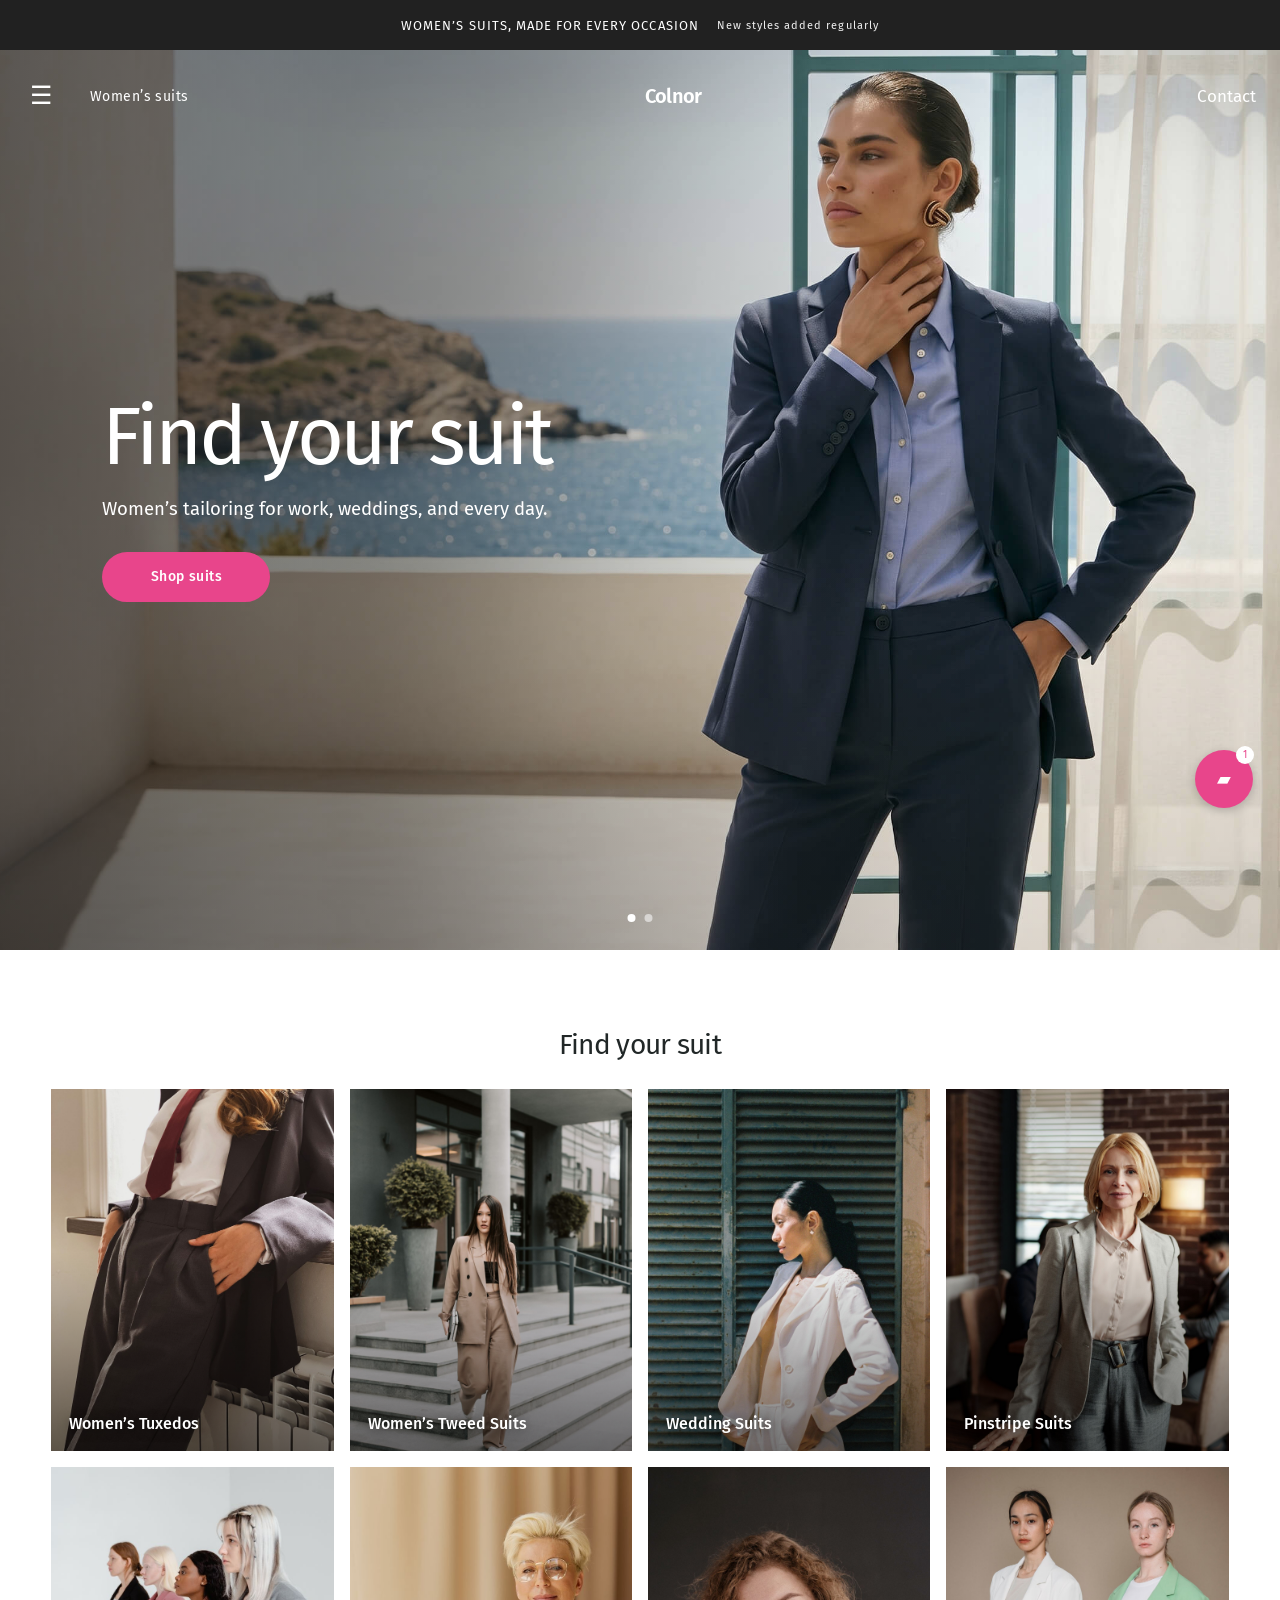
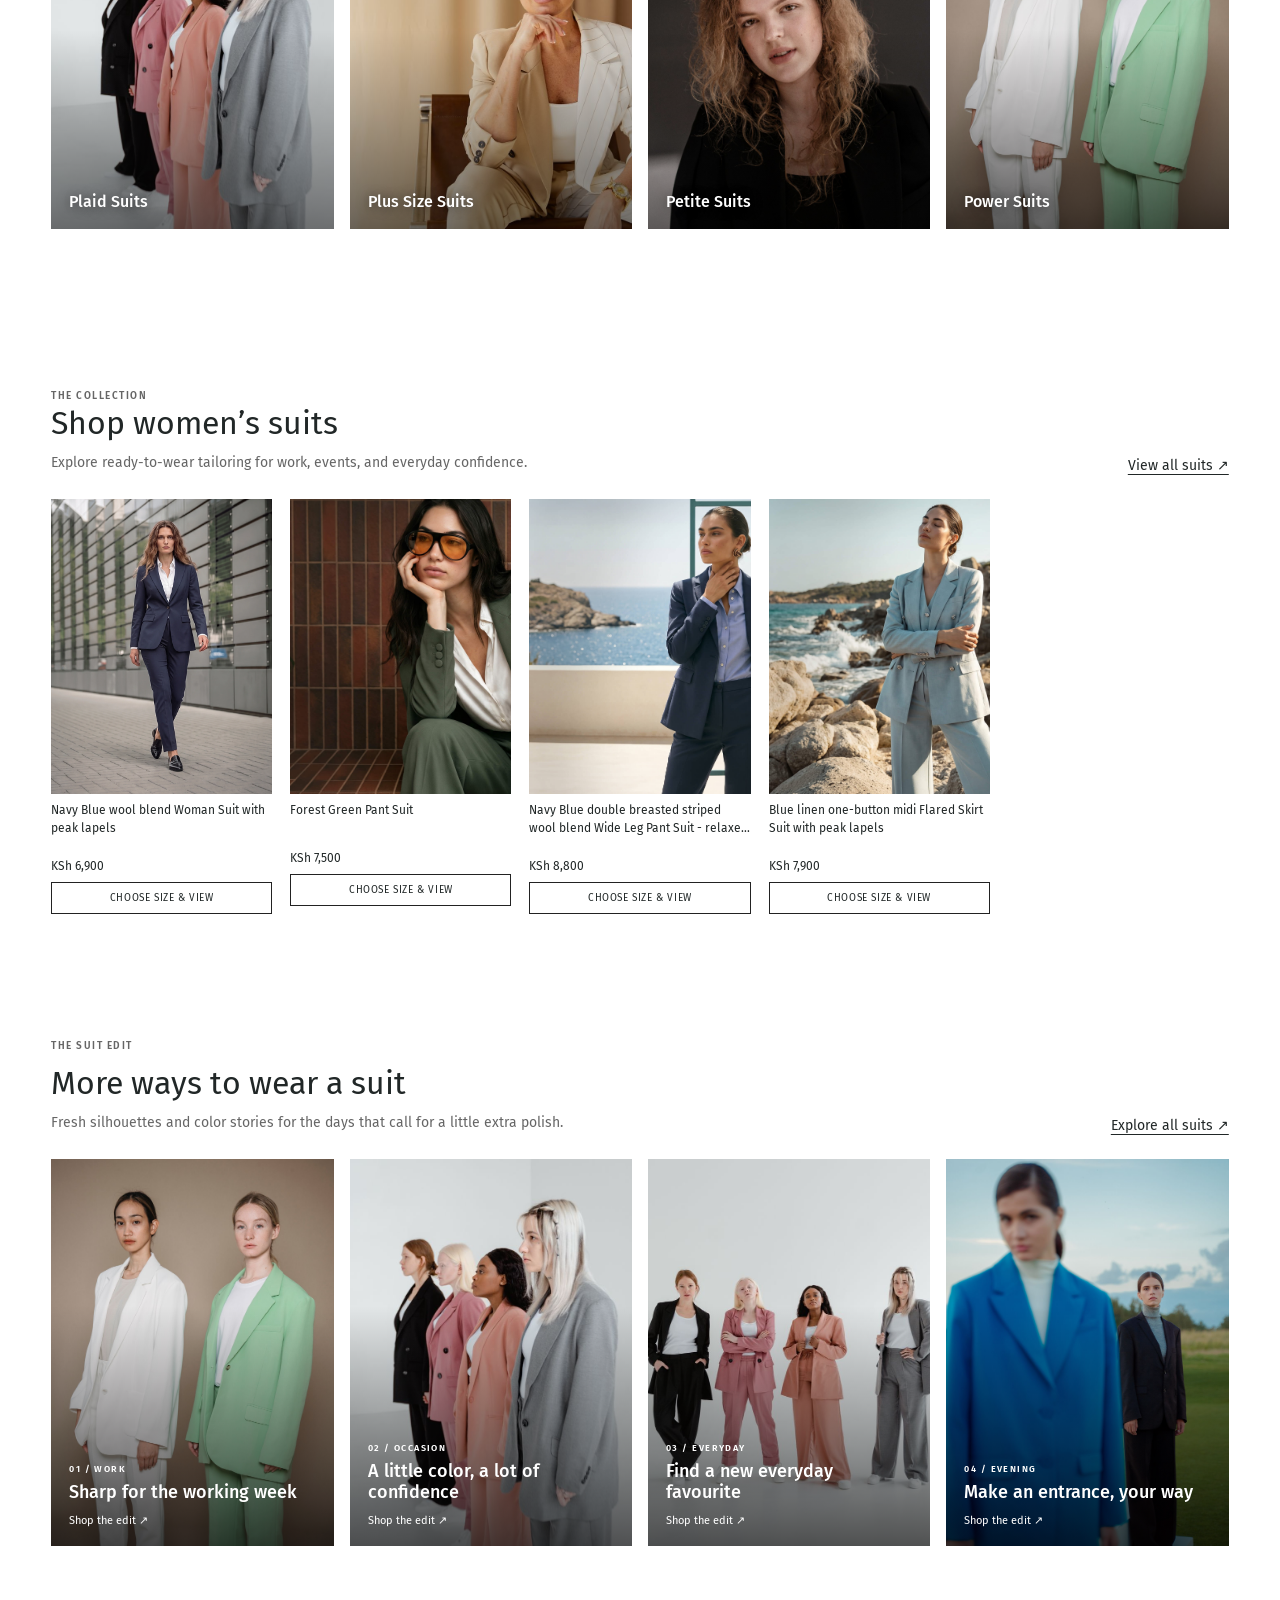
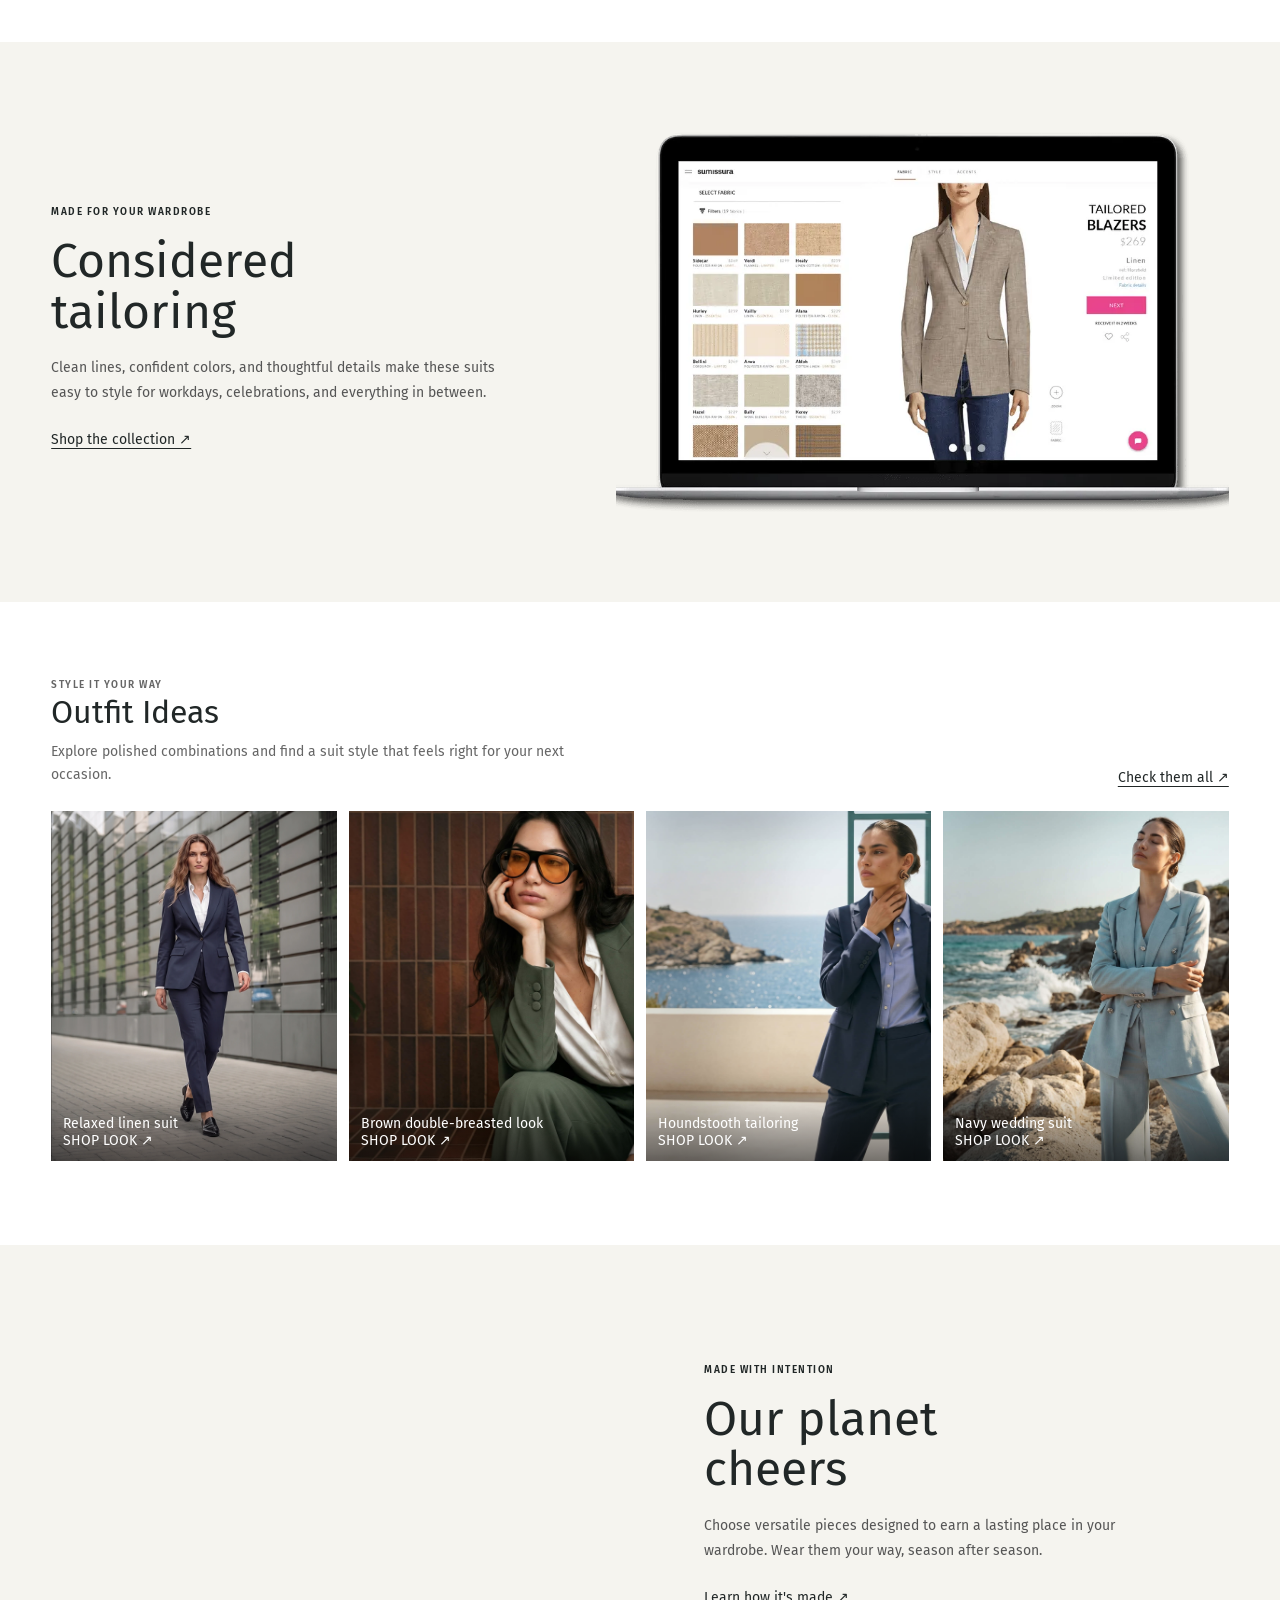
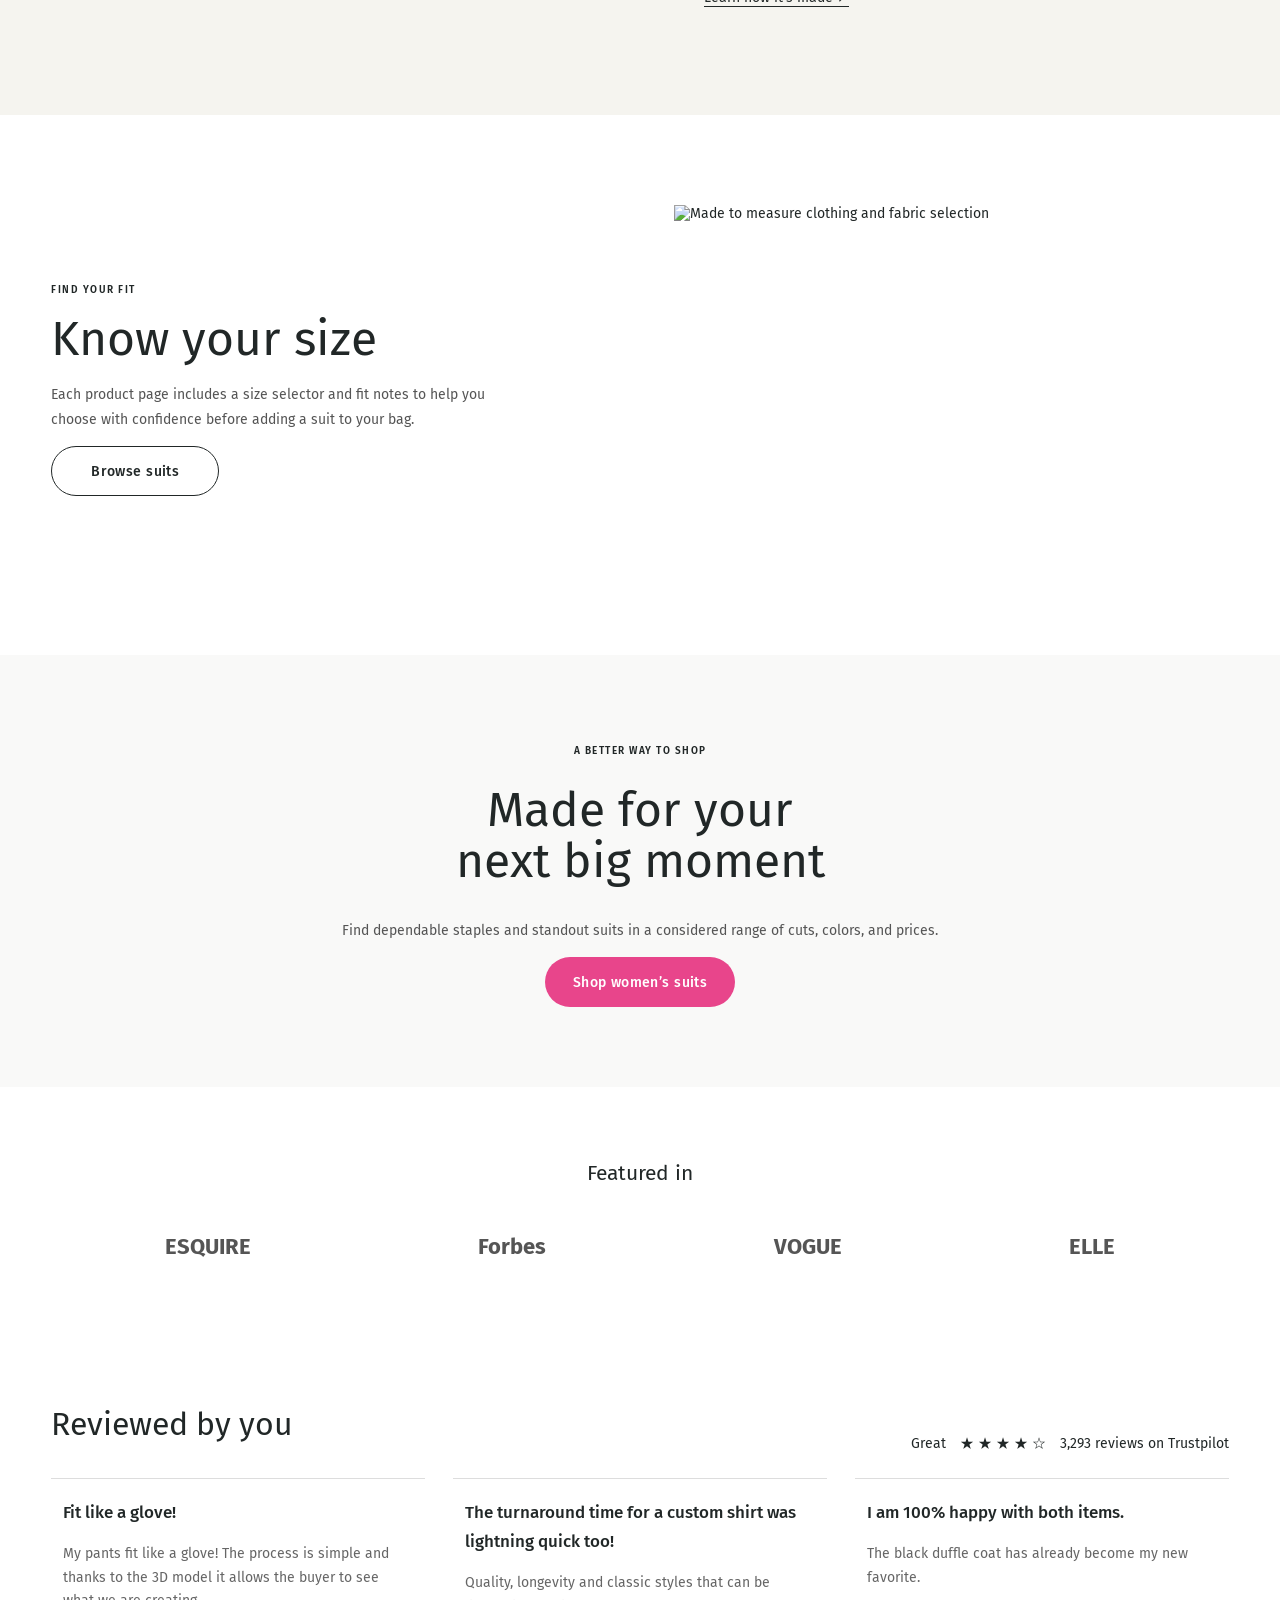
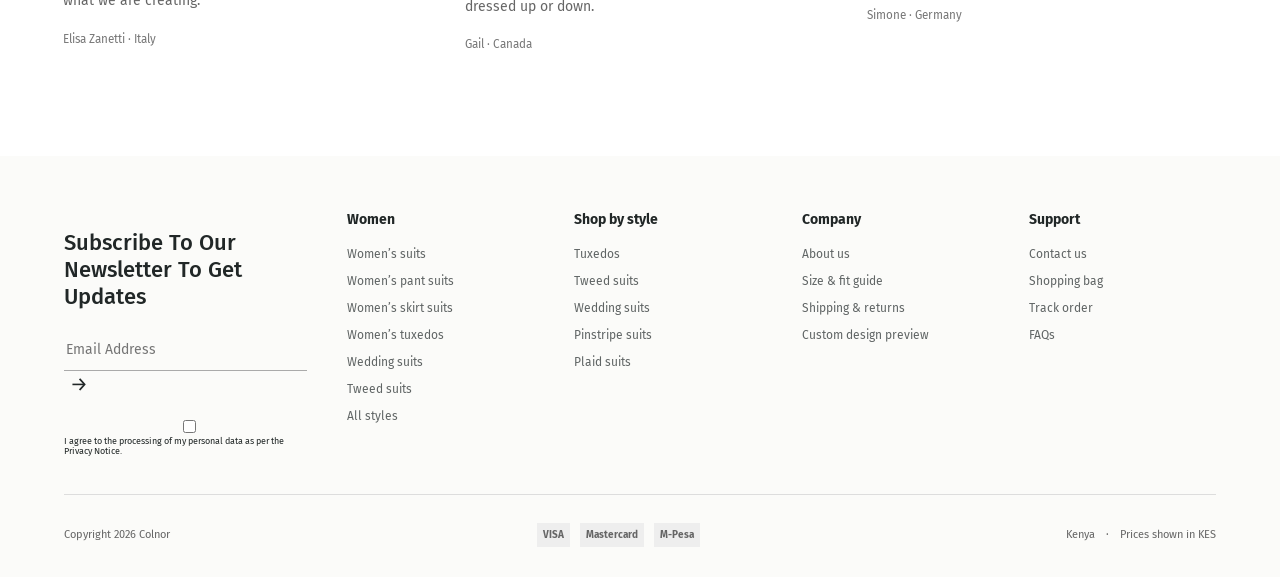
==== commit b5bd9b71: "Refine homepage suit imagery and layout" ====
--- a/index.html
+++ b/index.html
@@ -3,7 +3,7 @@
 <header class="global-header overlay-header"><button class="menu-open" aria-label="Open navigation">☰</button><nav class="quick-links"><a href="collection.html">Women’s suits</a></nav><a href="index.html" class="brand">Colnor</a><div class="header-tools"><a href="contact.html">Contact</a></div></header>
 
 <main><section class="home-hero"><div class="home-slides" aria-label="Women’s suit collection"></div><div class="hero-shade"></div><div class="hero-copy"><h1>Find your suit</h1><h2>Women’s tailoring for work, weddings, and every day.</h2><a class="pill pink" href="collection.html#products">Shop suits</a></div><div class="hero-dots" aria-label="Choose hero image"></div></section>
-<section class="home-categories wrap"><h2>Find your suit</h2><div class="category-grid" id="category-grid"></div></section><section class="looks wrap"><div class="section-title"><div><p class="eyebrow">THE COLLECTION</p><h2>Shop women’s suits</h2><p>Explore ready-to-wear tailoring for work, events, and everyday confidence.</p></div><a class="text-cta" href="collection.html#products">View all suits ↗</a></div><div class="product-grid" id="home-products-grid"></div></section>
+<section class="home-categories wrap"><h2>Find your suit</h2><div class="category-grid" id="category-grid"></div></section><section class="looks wrap"><div class="section-title"><div><p class="eyebrow">THE COLLECTION</p><h2>Shop women’s suits</h2><p>Explore ready-to-wear tailoring for work, events, and everyday confidence.</p></div><a class="text-cta" href="collection.html#products">View all suits ↗</a></div><div class="product-grid" id="home-products-grid"></div></section><section class="suit-edit wrap"><div class="section-title"><div><p class="eyebrow">THE SUIT EDIT</p><h2>More ways to wear a suit</h2><p>Fresh silhouettes and color stories for the days that call for a little extra polish.</p></div><a class="text-cta" href="collection.html#products">Explore all suits ↗</a></div><div class="suit-edit-grid"><a class="suit-edit-card" href="collection.html?category=power#products"><img src="assets/images/editorial-suits/two-suit-styles.jpg" alt="Two women in coordinated modern suits"><span><small>01 / WORK</small><strong>Sharp for the working week</strong><em>Shop the edit ↗</em></span></a><a class="suit-edit-card" href="collection.html?category=wedding#products"><img src="assets/images/editorial-suits/women-in-color.jpg" alt="Women styling colorful tailored suits"><span><small>02 / OCCASION</small><strong>A little color, a lot of confidence</strong><em>Shop the edit ↗</em></span></a><a class="suit-edit-card" href="collection.html?category=tweed#products"><img src="assets/images/editorial-suits/four-suit-looks.jpg" alt="Four women in distinct suit styles"><span><small>03 / EVERYDAY</small><strong>Find a new everyday favourite</strong><em>Shop the edit ↗</em></span></a><a class="suit-edit-card" href="collection.html?category=tuxedo#products"><img src="assets/images/editorial-suits/suits-outdoors.jpg" alt="Two women wearing tailored suits outdoors"><span><small>04 / EVENING</small><strong>Make an entrance, your way</strong><em>Shop the edit ↗</em></span></a></div></section>
 <section class="fit-tech"><div class="wrap split"><div><p class="eyebrow">MADE FOR YOUR WARDROBE</p><h2>Considered<br>tailoring</h2><p>Clean lines, confident colors, and thoughtful details make these suits easy to style for workdays, celebrations, and everything in between.</p><a class="text-cta" href="collection.html#products">Shop the collection ↗</a></div><img src="assets/images/home/sumissura/designer/desktop.webp" alt="Online clothing design tools"></div></section>
 <section class="looks wrap"><div class="section-title"><div><p class="eyebrow">STYLE IT YOUR WAY</p><h2>Outfit Ideas</h2><p>Explore polished combinations and find a suit style that feels right for your next occasion.</p></div><a class="text-cta" href="collection.html">Check them all ↗</a></div><div class="look-row" id="home-looks"></div></section>
 <section class="planet"><div class="planet-image"></div><div class="planet-copy"><p class="eyebrow">MADE WITH INTENTION</p><h2>Our planet<br>cheers</h2><p>Choose versatile pieces designed to earn a lasting place in your wardrobe. Wear them your way, season after season.</p><a class="text-cta" href="collection.html">Learn how it's made ↗</a></div></section>
@@ -12,3 +12,4 @@
 <section class="featured wrap"><h2>Featured in</h2><div class="press-logos"><b>ESQUIRE</b><b>Forbes</b><b>VOGUE</b><b>ELLE</b></div></section><section class="home-reviews wrap"><div class="section-title"><h2>Reviewed by you</h2><span>Great　★ ★ ★ ★ ☆　3,293 reviews on Trustpilot</span></div><div class="review-row"><article><b>Fit like a glove!</b><p>My pants fit like a glove! The process is simple and thanks to the 3D model it allows the buyer to see what we are creating.</p><small>Elisa Zanetti · Italy</small></article><article><b>The turnaround time for a custom shirt was lightning quick too!</b><p>Quality, longevity and classic styles that can be dressed up or down.</p><small>Gail · Canada</small></article><article><b>I am 100% happy with both items.</b><p>The black duffle coat has already become my new favorite.</p><small>Simone · Germany</small></article></div></section></main>
 <footer id="footer" class="site-footer"></footer><div class="chat-bubble" data-chat>▰</div><aside class="bag-drawer" aria-hidden="true"></aside><div class="region-dialog" aria-hidden="true"></div></body></html>
 
+
--- a/styles.css
+++ b/styles.css
@@ -58,3 +58,30 @@
 @media(max-width:650px){.global-header .menu-open{width:28px;flex:0 0 28px;font-size:22px}.global-header .quick-links{display:flex;flex:1 1 auto;gap:0;margin-left:0}.global-header .quick-links a{font-size:11px;white-space:nowrap}.global-header .brand{position:absolute;left:50%;transform:translateX(-50%);font-size:16px}.global-header .header-tools{flex:0 0 auto;margin-left:auto;gap:0}.global-header .header-tools a{font-size:12px}}
 
 .product-grid{align-items:stretch}.product-card{display:flex;flex-direction:column;height:100%}.product-info-text{display:-webkit-box;-webkit-box-orient:vertical;-webkit-line-clamp:2;min-height:2.9em;overflow:hidden;line-height:1.45}.product-card .hover-meta{display:block;height:18px;min-height:18px;opacity:0;overflow:hidden;transition:opacity .2s;color:#777}.product-card:hover .hover-meta{height:18px;opacity:1}.product-card .quick-add{margin-top:9px}
+
+/* Homepage hero hierarchy and editorial suit discovery */
+.home-hero .hero-shade{background:linear-gradient(90deg,rgba(15,15,15,.58) 0%,rgba(15,15,15,.34) 38%,transparent 78%),linear-gradient(0deg,rgba(0,0,0,.12),transparent 48%)}
+.home-hero .hero-copy{left:clamp(28px,8vw,132px);top:50%;bottom:auto;width:min(540px,44vw);transform:translateY(-50%);display:flex;flex-direction:column;align-items:flex-start;z-index:2}
+.home-hero .hero-copy h1{font-size:clamp(54px,6.3vw,92px);line-height:.98;letter-spacing:-.045em;margin:0 0 18px;max-width:100%}
+.home-hero .hero-copy h2{font-size:clamp(17px,1.45vw,21px);line-height:1.55;font-weight:400;max-width:460px;margin:0 0 28px;text-wrap:pretty}
+.home-hero .hero-copy .pill{align-self:flex-start;min-height:48px;padding:0 25px}
+.home-categories{padding-top:78px;padding-bottom:84px}
+.home-categories>h2{margin-bottom:28px;letter-spacing:-.025em}
+.category-grid{grid-template-columns:repeat(4,minmax(0,1fr));gap:16px}
+.category-card{height:auto;aspect-ratio:.78;background:#e9e7e2}
+.category-card img{object-position:center 34%}
+.category-card span{left:18px;bottom:18px;font-size:16px;font-weight:500;text-shadow:0 1px 12px #0008}
+.suit-edit{padding-top:40px;padding-bottom:96px}
+.suit-edit .section-title{margin-bottom:25px}
+.suit-edit .section-title h2{margin-top:10px}
+.suit-edit-grid{display:grid;grid-template-columns:repeat(4,minmax(0,1fr));gap:16px}
+.suit-edit-card{position:relative;display:block;overflow:hidden;aspect-ratio:.73;background:#dedbd4;color:#fff}
+.suit-edit-card:after{content:"";position:absolute;inset:38% 0 0;background:linear-gradient(transparent,rgba(0,0,0,.66))}
+.suit-edit-card img{width:100%;height:100%;object-fit:cover;object-position:center 35%;transition:transform .55s ease}
+.suit-edit-card:hover img{transform:scale(1.035)}
+.suit-edit-card>span{position:absolute;z-index:1;left:18px;right:18px;bottom:19px;display:flex;flex-direction:column;gap:8px}
+.suit-edit-card small{font-size:9px;letter-spacing:.16em;font-weight:600}
+.suit-edit-card strong{font-size:18px;line-height:1.18;font-weight:500;max-width:230px}
+.suit-edit-card em{font-size:11px;font-style:normal;margin-top:3px}
+@media(max-width:900px){.category-grid{grid-template-columns:repeat(3,minmax(0,1fr))}.suit-edit-grid{grid-template-columns:repeat(2,minmax(0,1fr))}.home-hero .hero-copy{width:min(520px,65vw)}}
+@media(max-width:650px){.home-hero .hero-shade{background:linear-gradient(90deg,rgba(12,12,12,.5),rgba(12,12,12,.18) 78%),linear-gradient(0deg,rgba(0,0,0,.32),transparent 65%)}.home-hero .hero-copy{left:7%;top:52%;bottom:auto;width:86%;transform:translateY(-42%)}.home-hero .hero-copy h1{font-size:clamp(47px,12vw,68px);margin-bottom:14px;max-width:360px}.home-hero .hero-copy h2{font-size:16px;line-height:1.5;max-width:330px;margin-bottom:22px}.home-categories{padding-top:56px;padding-bottom:60px}.home-categories>h2{font-size:25px;margin-bottom:22px}.category-grid{grid-template-columns:repeat(2,minmax(0,1fr));gap:10px}.category-card{aspect-ratio:.72}.category-card span{left:12px;bottom:13px;font-size:14px}.suit-edit{padding-top:20px;padding-bottom:62px}.suit-edit .section-title{align-items:flex-end;gap:14px}.suit-edit .section-title h2{font-size:25px;line-height:1.12}.suit-edit .section-title>div>p:last-child{font-size:12px;line-height:1.5}.suit-edit .text-cta{font-size:10px;white-space:nowrap}.suit-edit-grid{gap:10px}.suit-edit-card>span{left:12px;right:10px;bottom:13px;gap:6px}.suit-edit-card strong{font-size:15px}.suit-edit-card small{font-size:8px}.suit-edit-card em{font-size:10px}}
